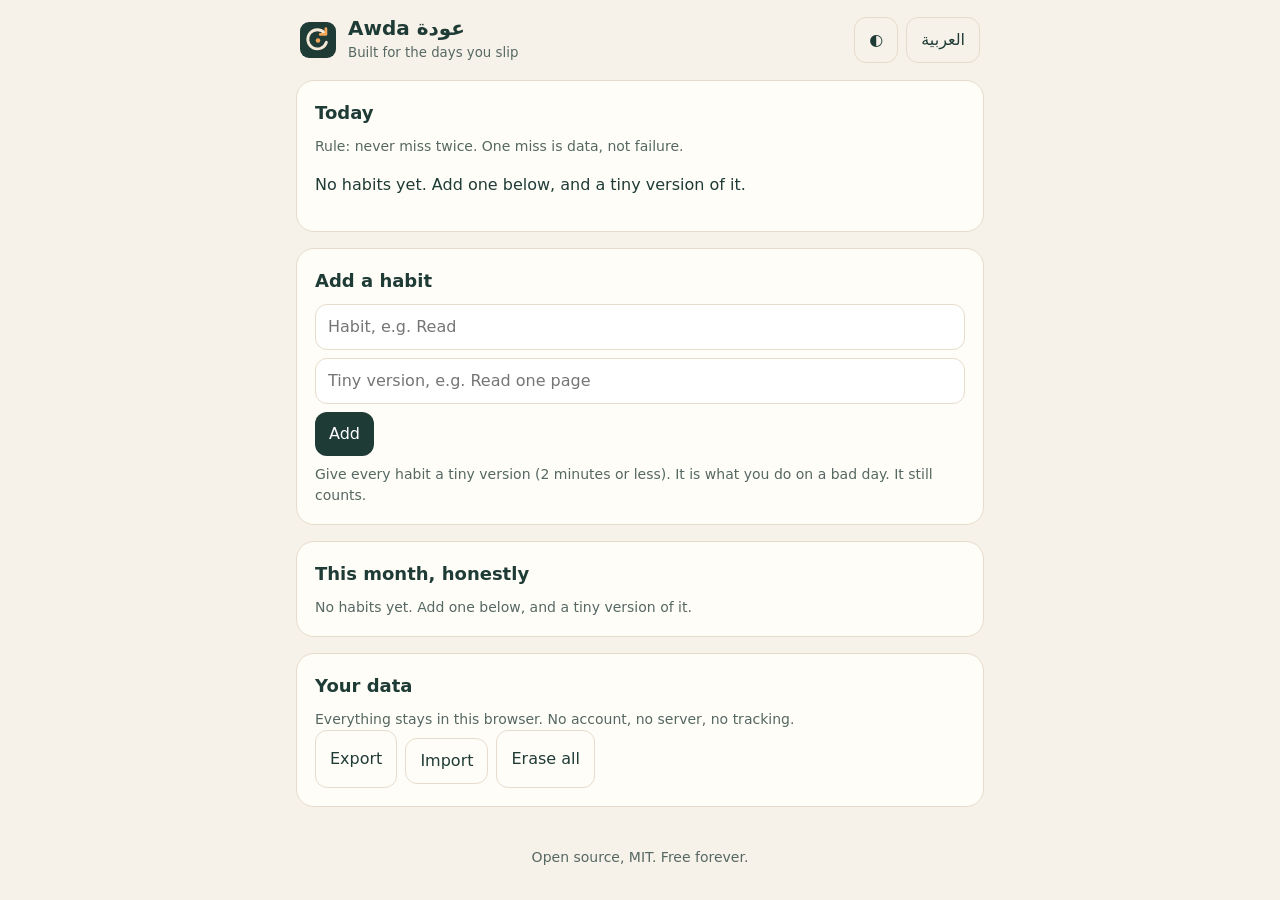
==== docs/index.html @ 87a2b1fe "Round 4 fix: scope theme bootstrap script" ====
<!doctype html><html lang="en" dir="ltr"><head><meta charset="utf-8"><meta name="viewport" content="width=device-width,initial-scale=1">
<title>Awda | عودة – a habit tracker that expects you to slip</title>
<meta name="description" content="Awda is a forgiving habit tracker. No streaks to lose. Miss a day, and it helps you return with a tiny step, not guilt.">
<script>(function(){try{var t=JSON.parse(localStorage.getItem("awda.v1")||"{}").theme||(matchMedia("(prefers-color-scheme:dark)").matches?"dark":"light");document.documentElement.dataset.theme=t}catch(e){}})()</script>
<link rel="icon" href="favicon.svg"><link rel="stylesheet" href="style.css"></head><body>
<a class="skip" href="#today" data-i="skipTo">Skip to content</a>
<header><div class="brand"><img src="logo.svg" alt="" width="36" height="36"><div><h1>Awda <span class="ar">عودة</span></h1><small data-i="tag">Built for the days you slip</small></div></div>
<div class="hbtns"><button id="theme" class="ghost" aria-label="Theme" title="Theme">◐</button><button id="lang" class="ghost">العربية</button></div></header>
<main>
<section id="return" hidden></section>
<section id="today" aria-label="Today" tabindex="-1"></section>
<section class="card"><h2 data-i="add">Add a habit</h2>
<form id="form"><input id="name" dir="auto" required maxlength="60" data-ph="phName">
<input id="tiny" dir="auto" maxlength="60" data-ph="phTiny">
<button class="primary" data-i="addBtn">Add</button></form>
<p class="hint" data-i="addHint">Give every habit a tiny version (2 minutes or less). It is what you do on a bad day. It still counts.</p></section>
<section class="card"><h2 data-i="weekly">This month, honestly</h2><div id="stats"></div></section>
<section class="card small"><h2 data-i="data">Your data</h2><p class="hint" data-i="privacy">Everything stays in this browser. No account, no server, no tracking.</p>
<div class="row"><button id="exp" class="ghost" data-i="exp">Export</button><label class="ghost btn"><span data-i="imp">Import</span><input id="imp" type="file" accept=".json" hidden></label><button id="wipe" class="ghost danger" data-i="wipe">Erase all</button></div></section>
</main>
<div id="live" class="sr" aria-live="polite" role="status"></div>
<footer><span data-i="foot">Open source, MIT. Free forever.</span></footer>
<dialog id="sheet"></dialog>
<script src="app.js"></script></body></html>
---- docs/style.css ----
:root{--bg:#f7f2e9;--ink:#1f3b36;--mut:#566863;--card:#fffdf8;--line:#e6dccb;--acc:#f2a65a;--ok:#3f8a6d;--tiny:#e9c46a;--tinyink:#3b2f0a;--skip:#d9d2c3;--inp:#fff;--ret:#fff3e2;--retl:#f2d3a6;--dot:#efe8d9;--btn:#1f3b36;--btnink:#fff;color-scheme:light}
:root[data-theme=dark]{--bg:#111c1a;--ink:#eee6d6;--mut:#a3b3ae;--card:#182624;--line:#2b3d3a;--ok:#4f9a7d;--tiny:#d9b250;--skip:#3a4a47;--inp:#102020;--ret:#2a2418;--retl:#5a4724;--dot:#27373a;--btn:#f4e9d8;--btnink:#17302b;color-scheme:dark}
*{box-sizing:border-box}body{margin:0;background:var(--bg);color:var(--ink);font:16px/1.5 system-ui,-apple-system,"Segoe UI",Tahoma,sans-serif}
header{display:flex;justify-content:space-between;align-items:center;padding:16px 20px;max-width:720px;margin:auto}
.brand{display:flex;gap:12px;align-items:center}.brand b{font-size:20px;display:block}.brand small{color:var(--mut)}.ar{font-weight:600}
main{max-width:720px;margin:auto;padding:0 16px 40px;display:grid;gap:16px}
.card{background:var(--card);border:1px solid var(--line);border-radius:18px;padding:18px}
h2{margin:0 0 10px;font-size:18px}h3{margin:0;font-size:17px}
button,.btn{font:inherit;border:0;border-radius:12px;padding:10px 14px;cursor:pointer;background:var(--btn);color:var(--btnink)}
button.primary{background:var(--btn)}button.ghost,.btn.ghost{background:transparent;color:var(--ink);border:1px solid var(--line)}
.danger{color:#c4493b}.btn{display:inline-block}
input[type=text],input:not([type]){font:inherit;width:100%;padding:10px 12px;border-radius:12px;border:1px solid var(--line);background:var(--inp);color:var(--ink);margin-bottom:8px}
.hint{color:var(--mut);font-size:14px;margin:8px 0 0}.row{display:flex;gap:8px;flex-wrap:wrap}
.habit{border:1px solid var(--line);border-radius:14px;padding:14px;margin-top:10px;background:var(--inp)}
.habit .top{display:flex;justify-content:space-between;gap:8px;align-items:flex-start}
.habit .tiny{color:var(--mut);font-size:14px}
.acts{display:flex;gap:8px;margin-top:10px;flex-wrap:wrap}
.acts button{flex:1;min-width:110px}.b-done{background:var(--ok);color:#fff}.b-tiny{background:var(--tiny);color:var(--tinyink)}.b-skip{background:var(--skip);color:var(--ink)}
.dots{display:flex;gap:4px;margin-top:10px}.dot{width:14px;height:14px;border-radius:50%;background:var(--dot)}
.dot.done{background:var(--ok)}.dot.tiny{background:var(--tiny)}.dot.skip{background:var(--skip);outline:2px dashed #cbbfa8;outline-offset:-3px}
.status{font-size:14px;color:var(--ok);margin-top:8px}
#return{background:var(--ret);border:1px solid var(--retl);border-radius:18px;padding:18px}
#return p{margin:6px 0}.x{background:none;color:var(--mut);padding:2px 8px;font-size:20px}
.stat{display:flex;justify-content:space-between;padding:8px 0;border-bottom:1px solid var(--line)}.stat:last-child{border:0}
.big{font-size:22px;font-weight:700}footer{text-align:center;color:var(--mut);padding:0 0 30px;font-size:14px}
[dir=rtl] .acts,[dir=rtl] .row{flex-direction:row}
dialog{border:0;border-radius:20px;padding:0;max-width:440px;width:calc(100% - 24px);background:var(--card);color:var(--ink);box-shadow:0 20px 60px #0004}dialog::backdrop{background:#0006}
.sh{padding:20px}.sh h2{margin-top:0}.chips{display:flex;flex-wrap:wrap;gap:8px;margin:12px 0}.chip{background:var(--inp);color:var(--ink);border:1px solid var(--line)}.chip:hover{background:var(--ret)}
.danger-b{background:#a4372b}label{display:block;margin:8px 0 4px;font-size:14px;color:var(--mut)}
.brand h1{font-size:20px;margin:0;line-height:1.2}
.sr{position:absolute;width:1px;height:1px;overflow:hidden;clip:rect(0 0 0 0)}
.skip{color:var(--btnink);position:absolute;inset-inline-start:8px;top:8px;transform:translateY(-200%);background:var(--btn);padding:8px 12px;border-radius:8px;z-index:9}.skip:focus{transform:none}
:focus-visible{outline:3px solid #1c6fd6;outline-offset:2px}
button,.btn,.chip{min-height:44px}.x{min-width:44px}
.hint,.tiny,.brand small{color:var(--mut)}
@media (prefers-reduced-motion:no-preference){button{transition:transform .12s,background .2s}button:active{transform:scale(.97)}}
[dir=rtl] body{font-family:"Segoe UI",Tahoma,"Noto Naskh Arabic","Noto Sans Arabic",system-ui,sans-serif;line-height:1.7}[dir=rtl] .hint{font-size:15px}
.hbtns{display:flex;gap:8px}
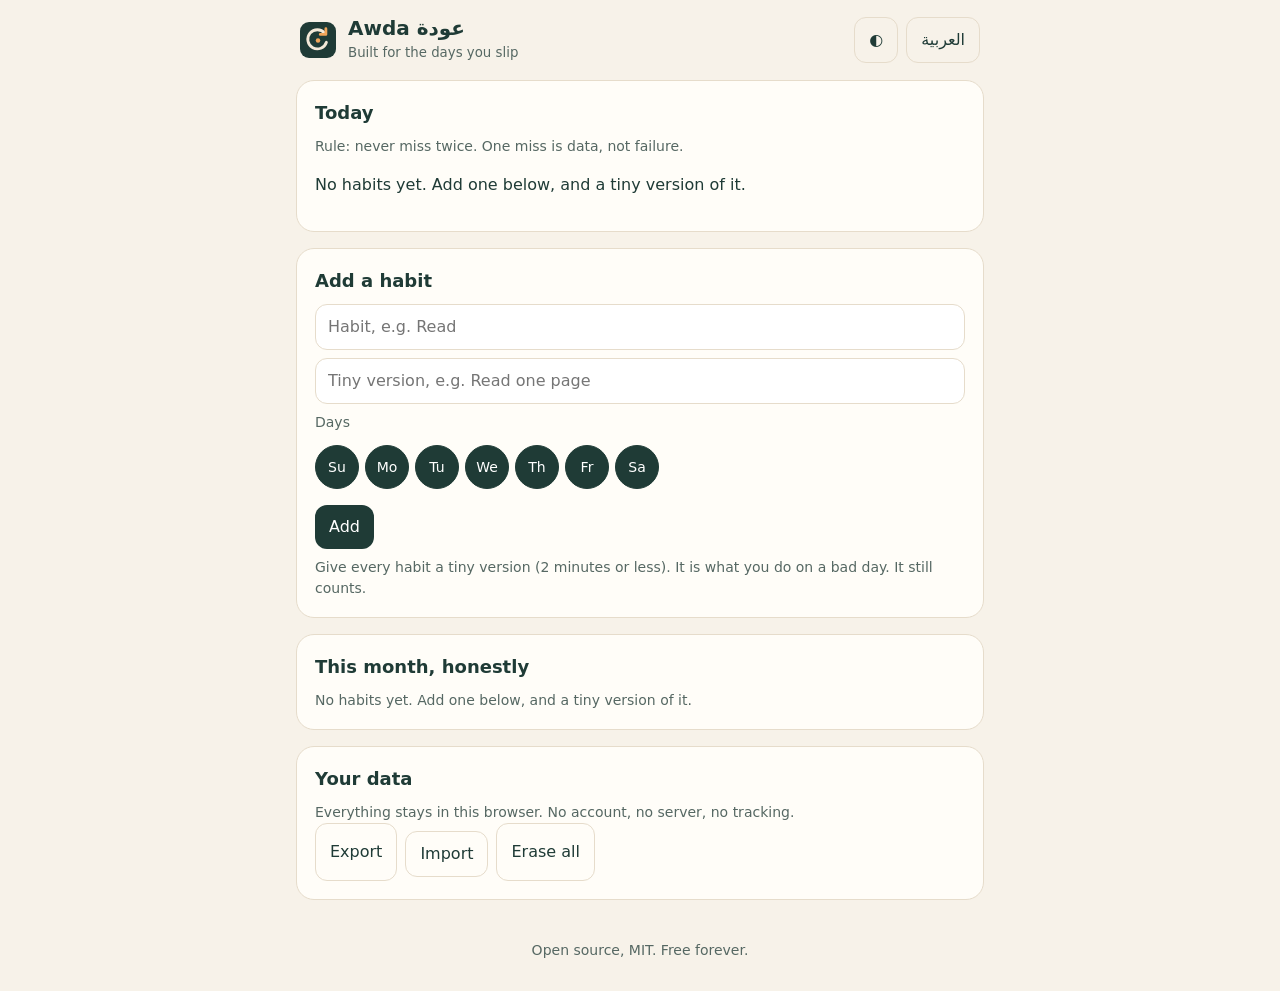
==== commit 8c5d2728: "Round 5: weekly schedule (rest days), tap past days to backfill" ====
--- a/docs/index.html
+++ b/docs/index.html
@@ -3,7 +3,7 @@
 <meta name="description" content="Awda is a forgiving habit tracker. No streaks to lose. Miss a day, and it helps you return with a tiny step, not guilt.">
 <script>(function(){try{var t=JSON.parse(localStorage.getItem("awda.v1")||"{}").theme||(matchMedia("(prefers-color-scheme:dark)").matches?"dark":"light");document.documentElement.dataset.theme=t}catch(e){}})()</script>
 <link rel="icon" href="favicon.svg"><link rel="stylesheet" href="style.css"></head><body>
-<a class="skip" href="#today" data-i="skipTo">Skip to content</a>
+<a class="skiplink" href="#today" data-i="skipTo">Skip to content</a>
 <header><div class="brand"><img src="logo.svg" alt="" width="36" height="36"><div><h1>Awda <span class="ar">عودة</span></h1><small data-i="tag">Built for the days you slip</small></div></div>
 <div class="hbtns"><button id="theme" class="ghost" aria-label="Theme" title="Theme">◐</button><button id="lang" class="ghost">العربية</button></div></header>
 <main>
@@ -12,6 +12,7 @@
 <section class="card"><h2 data-i="add">Add a habit</h2>
 <form id="form"><input id="name" dir="auto" required maxlength="60" data-ph="phName">
 <input id="tiny" dir="auto" maxlength="60" data-ph="phTiny">
+<fieldset class="days"><legend data-i="daysL">Days</legend><div id="days" class="dpick"></div></fieldset>
 <button class="primary" data-i="addBtn">Add</button></form>
 <p class="hint" data-i="addHint">Give every habit a tiny version (2 minutes or less). It is what you do on a bad day. It still counts.</p></section>
 <section class="card"><h2 data-i="weekly">This month, honestly</h2><div id="stats"></div></section>
--- a/docs/style.css
+++ b/docs/style.css
@@ -29,10 +29,15 @@
 .danger-b{background:#a4372b}label{display:block;margin:8px 0 4px;font-size:14px;color:var(--mut)}
 .brand h1{font-size:20px;margin:0;line-height:1.2}
 .sr{position:absolute;width:1px;height:1px;overflow:hidden;clip:rect(0 0 0 0)}
-.skip{color:var(--btnink);position:absolute;inset-inline-start:8px;top:8px;transform:translateY(-200%);background:var(--btn);padding:8px 12px;border-radius:8px;z-index:9}.skip:focus{transform:none}
+.skiplink{color:var(--btnink);position:absolute;inset-inline-start:8px;top:8px;transform:translateY(-200%);background:var(--btn);padding:8px 12px;border-radius:8px;z-index:9}.skiplink:focus{transform:none}
 :focus-visible{outline:3px solid #1c6fd6;outline-offset:2px}
 button,.btn,.chip{min-height:44px}.x{min-width:44px}
 .hint,.tiny,.brand small{color:var(--mut)}
 @media (prefers-reduced-motion:no-preference){button{transition:transform .12s,background .2s}button:active{transform:scale(.97)}}
 [dir=rtl] body{font-family:"Segoe UI",Tahoma,"Noto Naskh Arabic","Noto Sans Arabic",system-ui,sans-serif;line-height:1.7}[dir=rtl] .hint{font-size:15px}
 .hbtns{display:flex;gap:8px}
+.dot{padding:0;min-height:0;min-width:0;border:0;position:relative}.dot::after{content:"";position:absolute;inset:-15px -2px}.dot.off{opacity:.45}
+.dots{gap:6px}fieldset.days{border:0;padding:0;margin:0 0 8px}fieldset legend{font-size:14px;color:var(--mut);padding:0 0 4px}
+.dpick{display:flex;gap:6px;flex-wrap:wrap}.dchip input{position:absolute;opacity:0}.dchip span{display:inline-flex;align-items:center;justify-content:center;width:44px;height:44px;border-radius:50%;border:1px solid var(--line);background:var(--inp);cursor:pointer}
+.dchip input:checked+span{background:var(--btn);color:var(--btnink);border-color:var(--btn)}.dchip input:focus-visible+span{outline:3px solid #1c6fd6;outline-offset:2px}
+.dot.skip{background:var(--skip)}form#form button.primary{margin-top:4px}
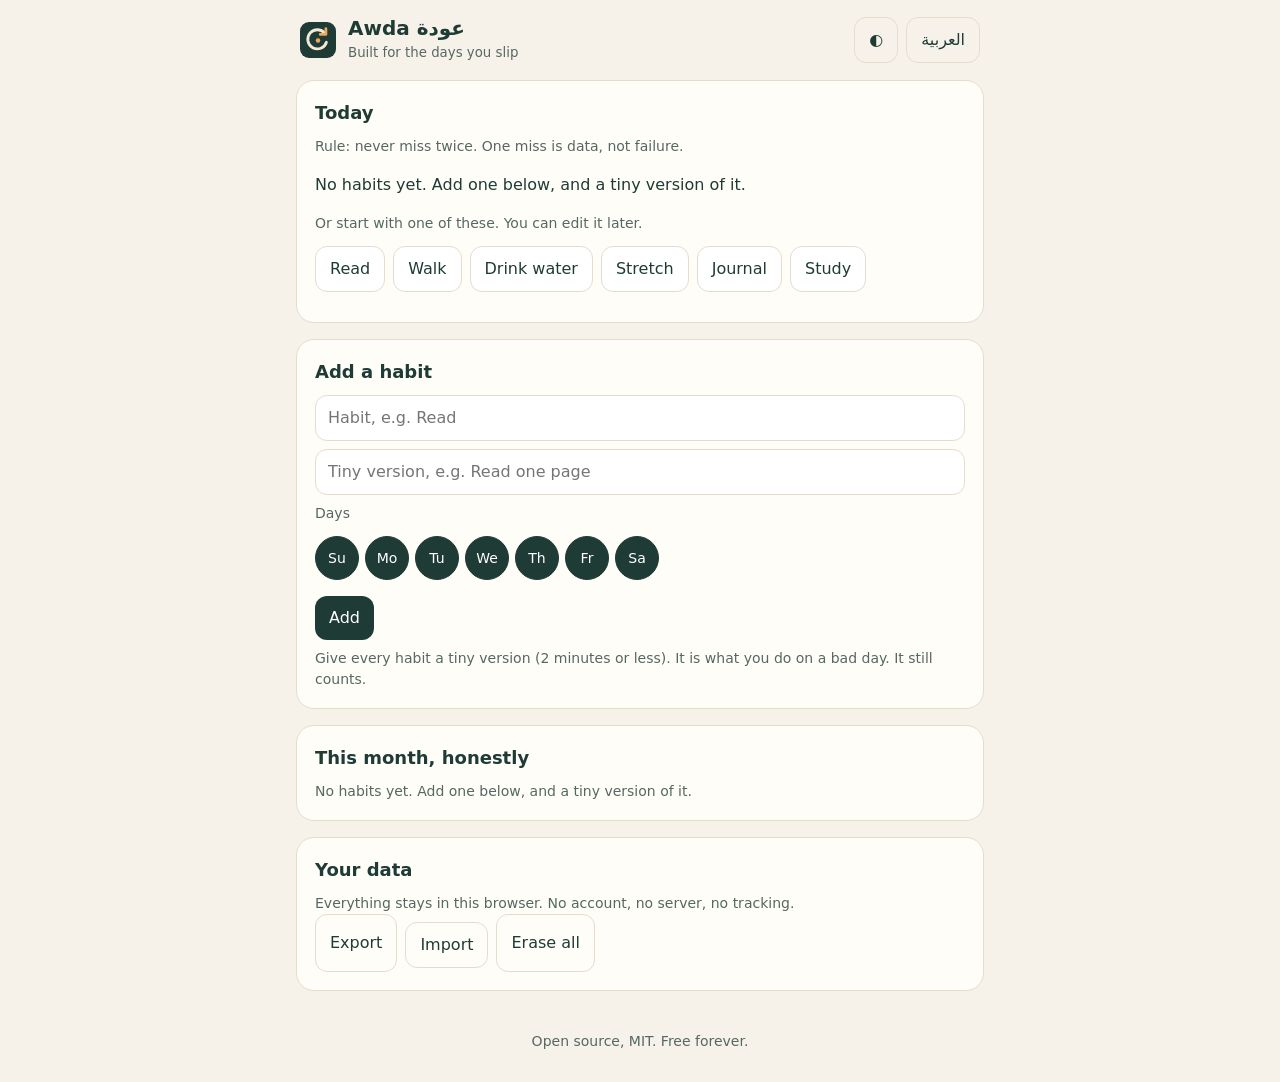
==== commit 46a64774: "Round 10: README, OG meta, flow test verified" ====
--- a/docs/index.html
+++ b/docs/index.html
@@ -2,7 +2,8 @@
 <title>Awda | عودة – a habit tracker that expects you to slip</title>
 <meta name="description" content="Awda is a forgiving habit tracker. No streaks to lose. Miss a day, and it helps you return with a tiny step, not guilt.">
 <script>(function(){try{var t=JSON.parse(localStorage.getItem("awda.v1")||"{}").theme||(matchMedia("(prefers-color-scheme:dark)").matches?"dark":"light");document.documentElement.dataset.theme=t}catch(e){}})()</script>
-<link rel="icon" href="favicon.svg"><link rel="stylesheet" href="style.css"></head><body>
+<meta property="og:title" content="Awda | عودة"><meta property="og:description" content="A habit tracker that expects you to slip and helps you return. No streaks, no guilt."><meta property="og:image" content="https://yousefkhames.github.io/awda/icon-512.png"><meta name="color-scheme" content="light dark">
+<link rel="icon" href="favicon.svg"><link rel="manifest" href="manifest.webmanifest"><link rel="apple-touch-icon" href="icon-192.png"><meta name="theme-color" content="#1f3b36"><link rel="stylesheet" href="style.css"></head><body>
 <a class="skiplink" href="#today" data-i="skipTo">Skip to content</a>
 <header><div class="brand"><img src="logo.svg" alt="" width="36" height="36"><div><h1>Awda <span class="ar">عودة</span></h1><small data-i="tag">Built for the days you slip</small></div></div>
 <div class="hbtns"><button id="theme" class="ghost" aria-label="Theme" title="Theme">◐</button><button id="lang" class="ghost">العربية</button></div></header>
@@ -15,6 +16,7 @@
 <fieldset class="days"><legend data-i="daysL">Days</legend><div id="days" class="dpick"></div></fieldset>
 <button class="primary" data-i="addBtn">Add</button></form>
 <p class="hint" data-i="addHint">Give every habit a tiny version (2 minutes or less). It is what you do on a bad day. It still counts.</p></section>
+<section id="insights" class="card" hidden aria-live="polite"></section>
 <section class="card"><h2 data-i="weekly">This month, honestly</h2><div id="stats"></div></section>
 <section class="card small"><h2 data-i="data">Your data</h2><p class="hint" data-i="privacy">Everything stays in this browser. No account, no server, no tracking.</p>
 <div class="row"><button id="exp" class="ghost" data-i="exp">Export</button><label class="ghost btn"><span data-i="imp">Import</span><input id="imp" type="file" accept=".json" hidden></label><button id="wipe" class="ghost danger" data-i="wipe">Erase all</button></div></section>
--- a/docs/style.css
+++ b/docs/style.css
@@ -41,3 +41,6 @@
 .dpick{display:flex;gap:6px;flex-wrap:wrap}.dchip input{position:absolute;opacity:0}.dchip span{display:inline-flex;align-items:center;justify-content:center;width:44px;height:44px;border-radius:50%;border:1px solid var(--line);background:var(--inp);cursor:pointer}
 .dchip input:checked+span{background:var(--btn);color:var(--btnink);border-color:var(--btn)}.dchip input:focus-visible+span{outline:3px solid #1c6fd6;outline-offset:2px}
 .dot.skip{background:var(--skip)}form#form button.primary{margin-top:4px}
+.tip{background:var(--ret);border-radius:12px;padding:10px 12px;margin:8px 0 0}
+.tb{display:flex;flex-shrink:0}
+.week{font-weight:600;margin:8px 0 0}
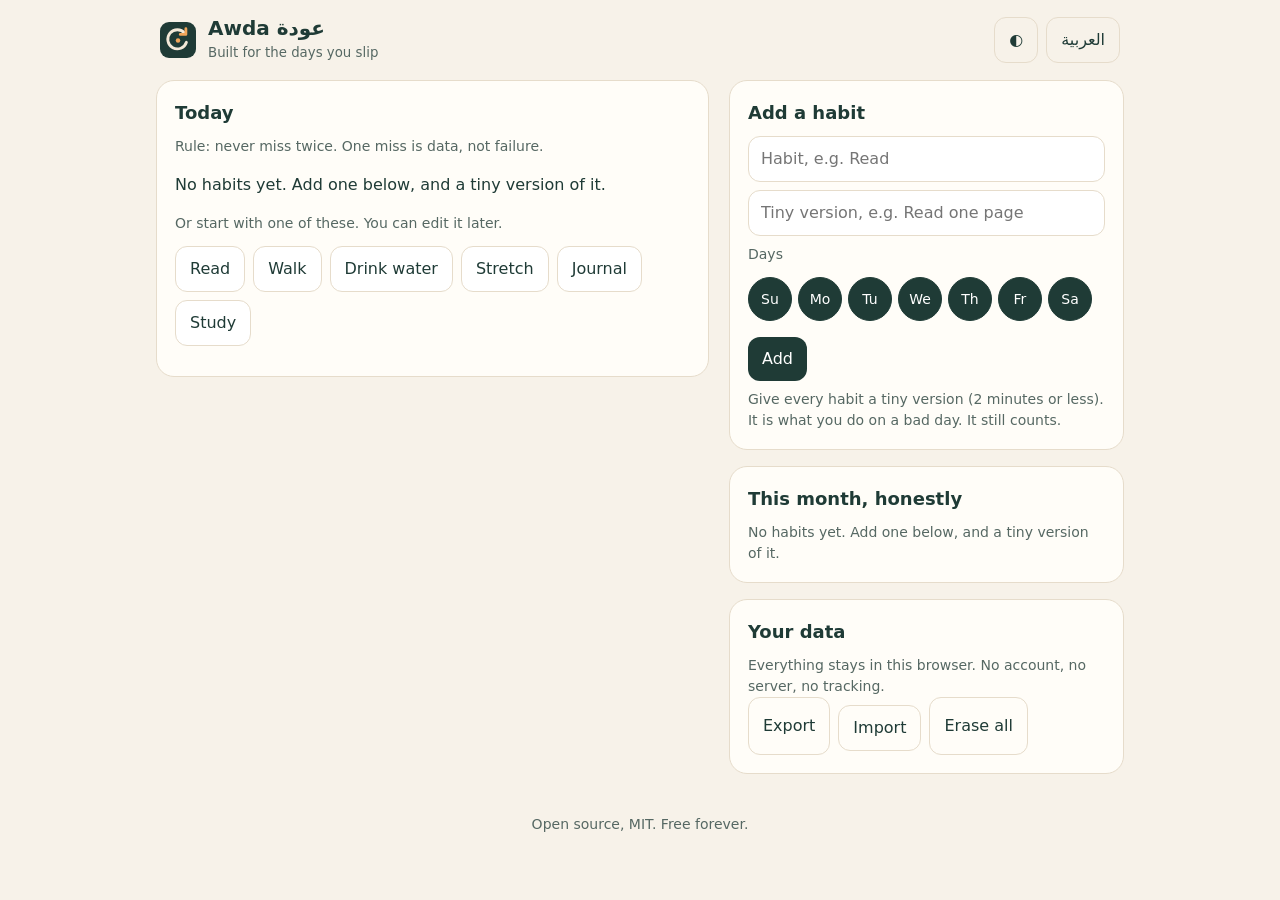
==== commit 2eafac37: "Round 12 fix: wrap columns so desktop layout aligns" ====
--- a/docs/index.html
+++ b/docs/index.html
@@ -8,8 +8,11 @@
 <header><div class="brand"><img src="logo.svg" alt="" width="36" height="36"><div><h1>Awda <span class="ar">عودة</span></h1><small data-i="tag">Built for the days you slip</small></div></div>
 <div class="hbtns"><button id="theme" class="ghost" aria-label="Theme" title="Theme">◐</button><button id="lang" class="ghost">العربية</button></div></header>
 <main>
+<div class="col">
 <section id="return" hidden></section>
 <section id="today" aria-label="Today" tabindex="-1"></section>
+</div>
+<div class="col">
 <section class="card"><h2 data-i="add">Add a habit</h2>
 <form id="form"><input id="name" dir="auto" required maxlength="60" data-ph="phName">
 <input id="tiny" dir="auto" maxlength="60" data-ph="phTiny">
@@ -20,6 +23,7 @@
 <section class="card"><h2 data-i="weekly">This month, honestly</h2><div id="stats"></div></section>
 <section class="card small"><h2 data-i="data">Your data</h2><p class="hint" data-i="privacy">Everything stays in this browser. No account, no server, no tracking.</p>
 <div class="row"><button id="exp" class="ghost" data-i="exp">Export</button><label class="ghost btn"><span data-i="imp">Import</span><input id="imp" type="file" accept=".json" hidden></label><button id="wipe" class="ghost danger" data-i="wipe">Erase all</button></div></section>
+</div>
 </main>
 <div id="live" class="sr" aria-live="polite" role="status"></div>
 <footer><span data-i="foot">Open source, MIT. Free forever.</span></footer>
--- a/docs/style.css
+++ b/docs/style.css
@@ -44,3 +44,5 @@
 .tip{background:var(--ret);border-radius:12px;padding:10px 12px;margin:8px 0 0}
 .tb{display:flex;flex-shrink:0}
 .week{font-weight:600;margin:8px 0 0}
+.col{display:contents}
+@media (min-width:900px){header,main{max-width:1000px}main{grid-template-columns:1.4fr 1fr;align-items:start;column-gap:20px}.col{display:grid;gap:16px;align-content:start}}
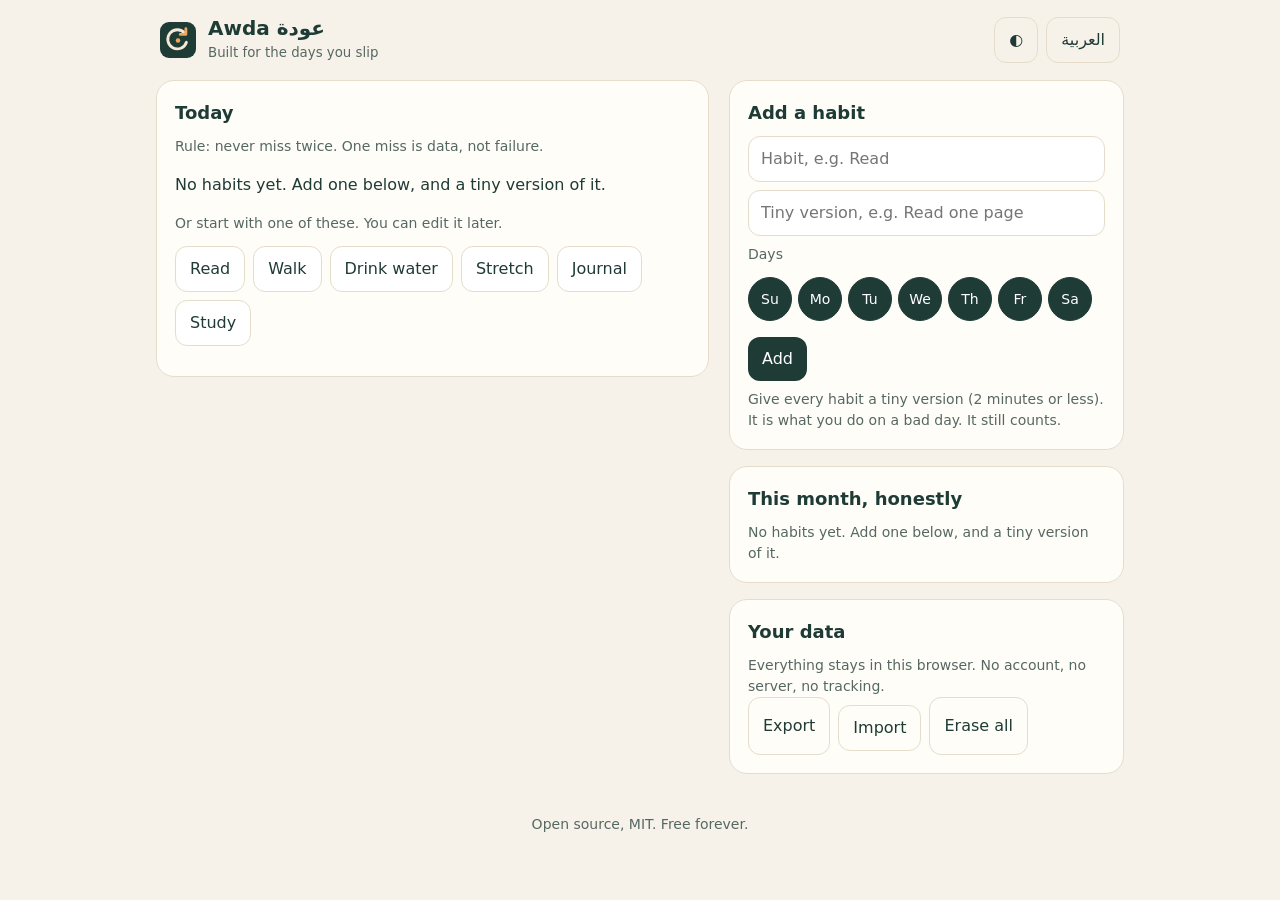
==== commit d9045315: "Round 14: undo toast after logging" ====
--- a/docs/index.html
+++ b/docs/index.html
@@ -25,6 +25,7 @@
 <div class="row"><button id="exp" class="ghost" data-i="exp">Export</button><label class="ghost btn"><span data-i="imp">Import</span><input id="imp" type="file" accept=".json" hidden></label><button id="wipe" class="ghost danger" data-i="wipe">Erase all</button></div></section>
 </div>
 </main>
+<div id="toast" class="toast" hidden></div>
 <div id="live" class="sr" aria-live="polite" role="status"></div>
 <footer><span data-i="foot">Open source, MIT. Free forever.</span></footer>
 <dialog id="sheet"></dialog>
--- a/docs/style.css
+++ b/docs/style.css
@@ -46,3 +46,4 @@
 .week{font-weight:600;margin:8px 0 0}
 .col{display:contents}
 @media (min-width:900px){header,main{max-width:1000px}main{grid-template-columns:1.4fr 1fr;align-items:start;column-gap:20px}.col{display:grid;gap:16px;align-content:start}}
+.toast{position:fixed;inset-inline:12px;bottom:calc(14px + env(safe-area-inset-bottom));margin:auto;max-width:420px;background:var(--btn);color:var(--btnink);border-radius:14px;padding:8px 8px 8px 16px;display:flex;justify-content:space-between;align-items:center;gap:12px;box-shadow:0 8px 30px #0004;z-index:5}.toast[hidden]{display:none}.toast button{background:transparent;color:var(--btnink);text-decoration:underline}
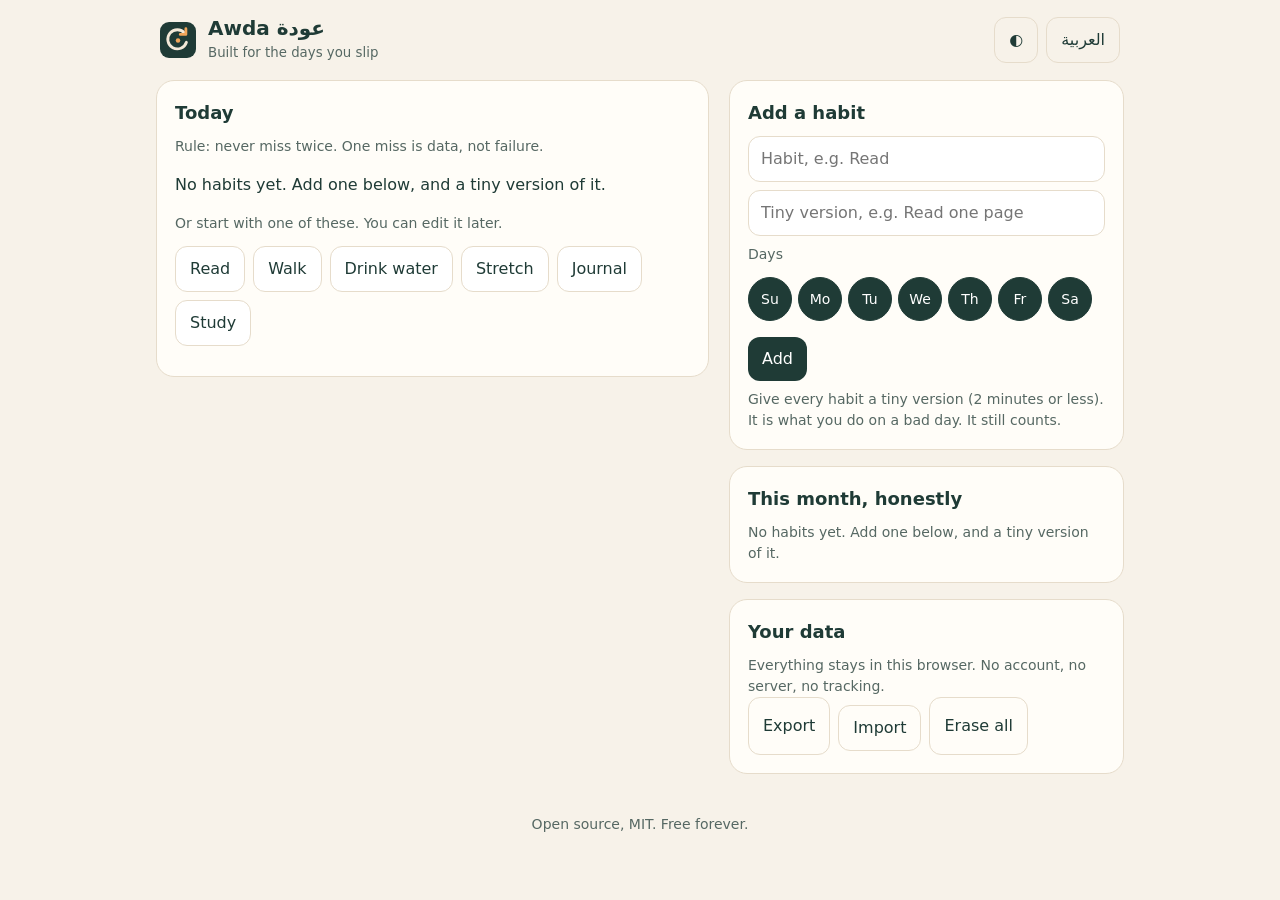
==== commit dd132aad: "Round 19+20: midnight rollover refresh, safe-area insets, touch tuning" ====
--- a/docs/index.html
+++ b/docs/index.html
@@ -1,4 +1,4 @@
-<!doctype html><html lang="en" dir="ltr"><head><meta charset="utf-8"><meta name="viewport" content="width=device-width,initial-scale=1">
+<!doctype html><html lang="en" dir="ltr"><head><meta charset="utf-8"><meta name="viewport" content="width=device-width,initial-scale=1,viewport-fit=cover">
 <title>Awda | عودة – a habit tracker that expects you to slip</title>
 <meta name="description" content="Awda is a forgiving habit tracker. No streaks to lose. Miss a day, and it helps you return with a tiny step, not guilt.">
 <script>(function(){try{var t=JSON.parse(localStorage.getItem("awda.v1")||"{}").theme||(matchMedia("(prefers-color-scheme:dark)").matches?"dark":"light");document.documentElement.dataset.theme=t}catch(e){}})()</script>
--- a/docs/style.css
+++ b/docs/style.css
@@ -47,3 +47,5 @@
 .col{display:contents}
 @media (min-width:900px){header,main{max-width:1000px}main{grid-template-columns:1.4fr 1fr;align-items:start;column-gap:20px}.col{display:grid;gap:16px;align-content:start}}
 .toast{position:fixed;inset-inline:12px;bottom:calc(14px + env(safe-area-inset-bottom));margin:auto;max-width:420px;background:var(--btn);color:var(--btnink);border-radius:14px;padding:8px 8px 8px 16px;display:flex;justify-content:space-between;align-items:center;gap:12px;box-shadow:0 8px 30px #0004;z-index:5}.toast[hidden]{display:none}.toast button{background:transparent;color:var(--btnink);text-decoration:underline}
+.x[disabled]{opacity:.3;cursor:default}
+header{padding-top:max(16px,env(safe-area-inset-top))}footer{padding-bottom:calc(30px + env(safe-area-inset-bottom))}button,.dchip span,.dot{touch-action:manipulation;-webkit-tap-highlight-color:transparent}html{-webkit-text-size-adjust:100%}
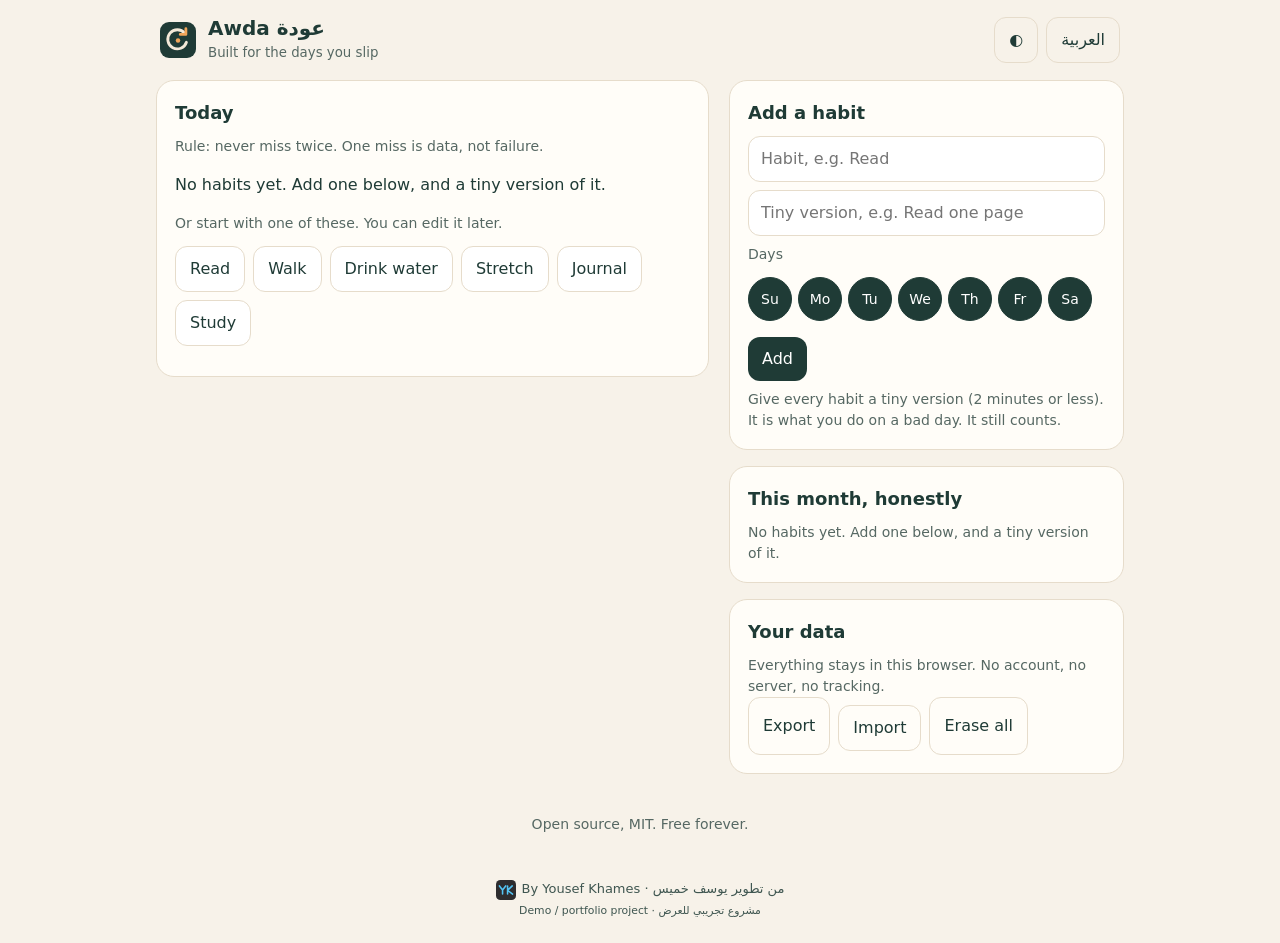
==== commit f8322ace: "YK byline and demo label, service worker only clears its own caches (shared github.io origin)" ====
--- a/docs/index.html
+++ b/docs/index.html
@@ -29,4 +29,5 @@
 <div id="live" class="sr" aria-live="polite" role="status"></div>
 <footer><span data-i="foot">Open source, MIT. Free forever.</span></footer>
 <dialog id="sheet"></dialog>
-<script src="app.js"></script></body></html>
+<script src="app.js"></script><div class="yk-credit" style="text-align:center;padding:14px 12px 24px;font:13px/1.5 system-ui,sans-serif;opacity:.85"><img src="assets/yk-logo.svg" width="20" height="20" alt="" style="vertical-align:middle;margin-inline-end:6px"><span>By Yousef Khames · من تطوير يوسف خميس</span><br><small>Demo / portfolio project · مشروع تجريبي للعرض</small></div>
+</body></html>
--- a/docs/style.css
+++ b/docs/style.css
@@ -49,3 +49,7 @@
 .toast{position:fixed;inset-inline:12px;bottom:calc(14px + env(safe-area-inset-bottom));margin:auto;max-width:420px;background:var(--btn);color:var(--btnink);border-radius:14px;padding:8px 8px 8px 16px;display:flex;justify-content:space-between;align-items:center;gap:12px;box-shadow:0 8px 30px #0004;z-index:5}.toast[hidden]{display:none}.toast button{background:transparent;color:var(--btnink);text-decoration:underline}
 .x[disabled]{opacity:.3;cursor:default}
 header{padding-top:max(16px,env(safe-area-inset-top))}footer{padding-bottom:calc(30px + env(safe-area-inset-bottom))}button,.dchip span,.dot{touch-action:manipulation;-webkit-tap-highlight-color:transparent}html{-webkit-text-size-adjust:100%}
+@media (forced-colors:active){.dot{border:2px solid CanvasText}.dot.done{background:Highlight}.dot.tiny{background:LinkText}.card,.habit{border:1px solid CanvasText}}
+@media print{header .hbtns,.acts,#sheet,.toast,form,.skiplink,fieldset,#insights+.card.small,.tb{display:none!important}body{background:#fff;color:#000}.card,.habit{border:1px solid #999;break-inside:avoid}}
+.heat{display:grid;grid-template-columns:repeat(30,1fr);gap:2px;margin:10px 0 2px}.heat i{aspect-ratio:1;border-radius:3px;background:var(--dot)}.heat i.done{background:var(--ok)}.heat i.tiny{background:var(--tiny)}.heat i.skip{background:var(--skip)}.heat i.off{opacity:.4}
+.habit .top>div:first-child{flex:1;min-width:0}.tb .x{min-width:38px;padding:2px 4px}@media (max-width:420px){.tb .x{min-width:34px}}
